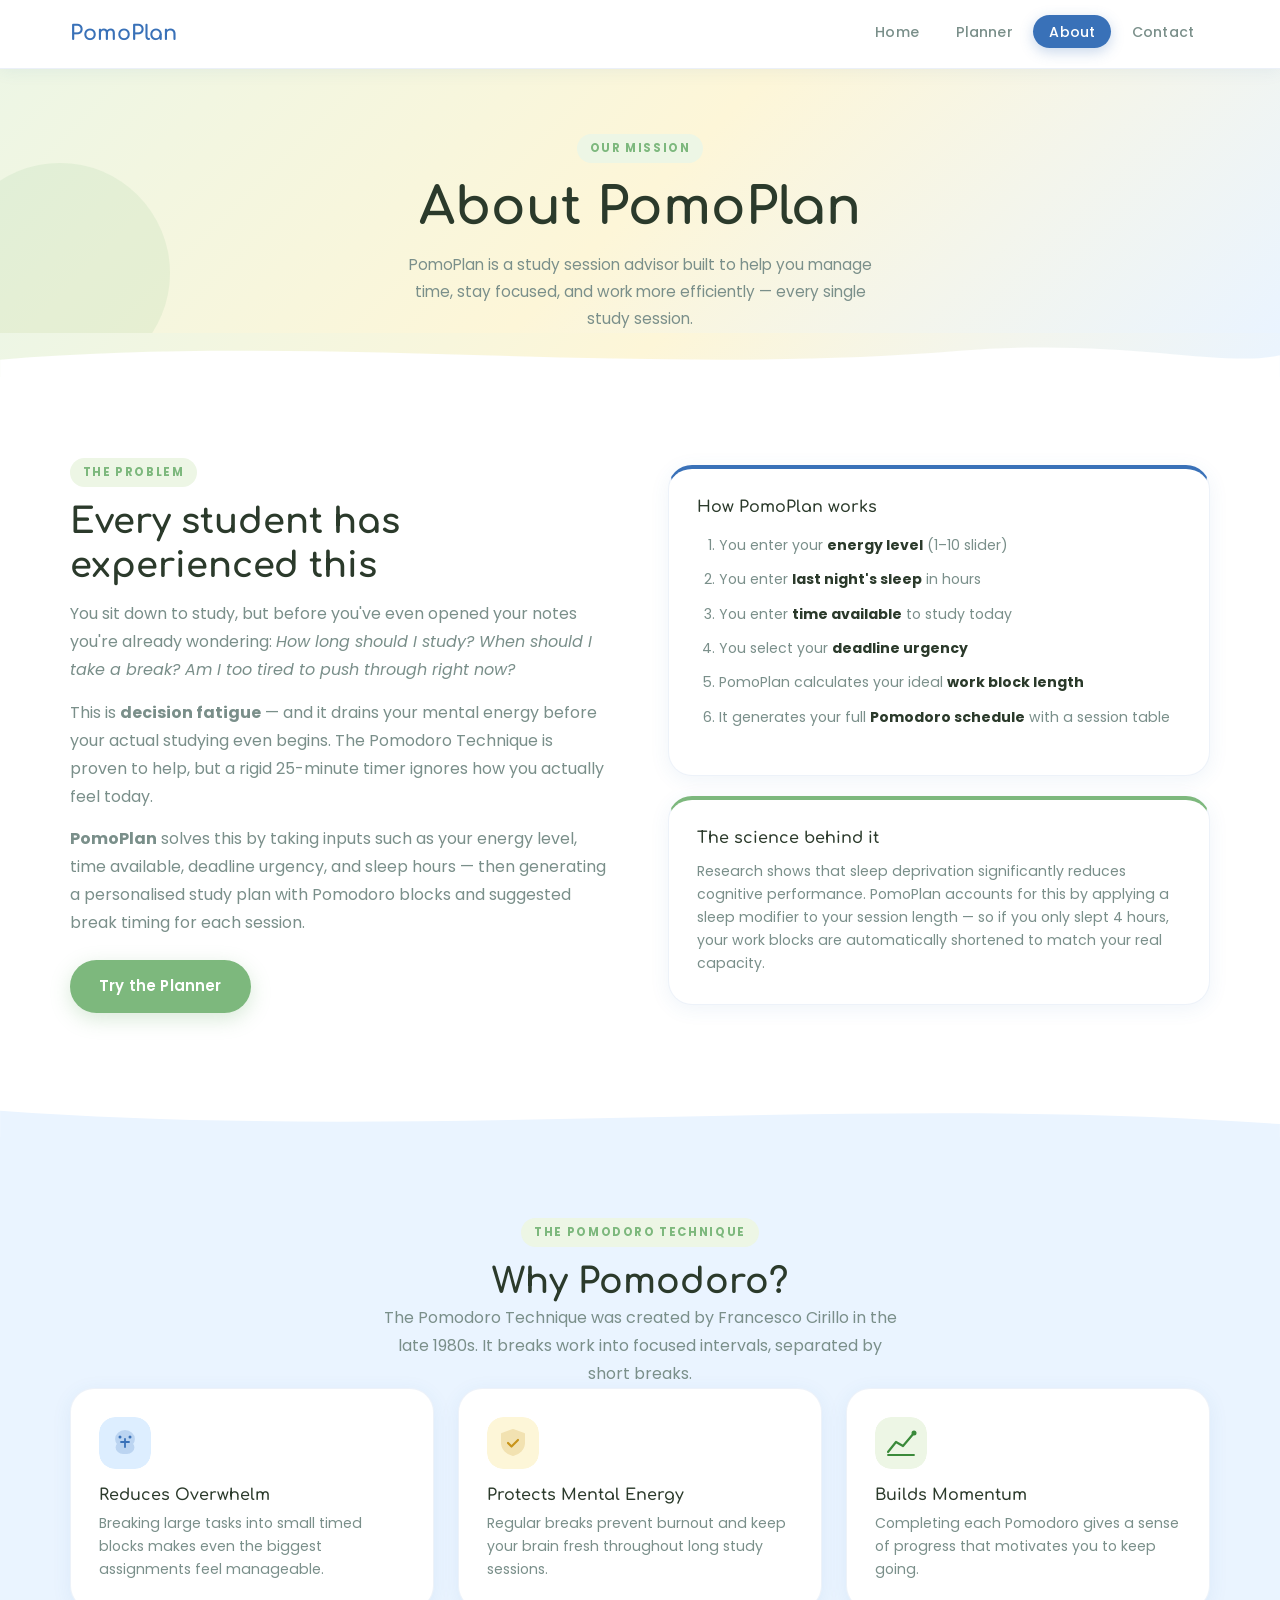
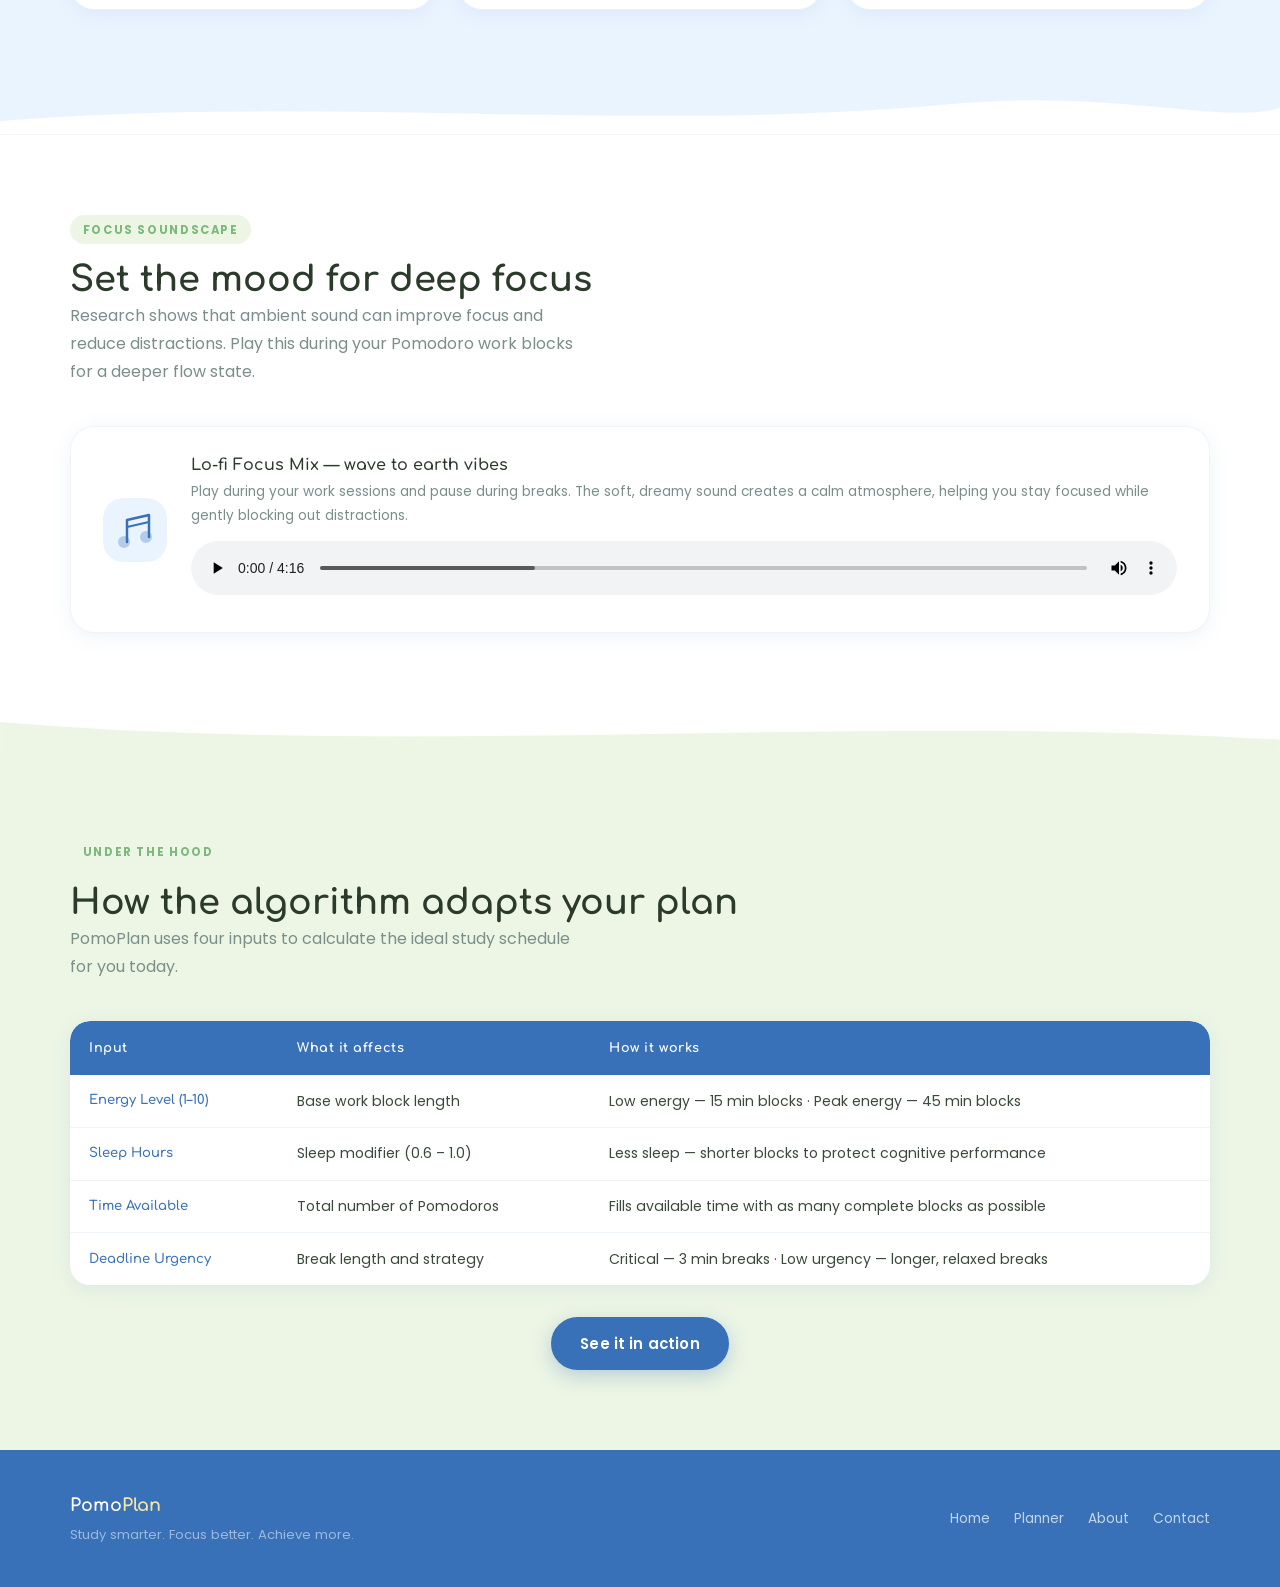
==== about.html @ e1926f0a "update" ====
<!DOCTYPE html>
<html lang="en">
<head>
  <meta charset="UTF-8" />
  <meta name="viewport" content="width=device-width, initial-scale=1.0" />
  <title>About - PomoPlan</title>
  <link rel="icon" type="image/png" href="assets/images/favicon.png">
  <link rel="stylesheet" href="style.css" />
</head>
<body>

  <!-- NAVIGATION -->
  <header>
  <nav class="site-nav">
    <div class="nav-inner">
      <a href="index.html" class="nav-logo">PomoPlan</a>
      <ul class="nav-links" id="navLinks">
        <li><a href="index.html">Home</a></li>
        <li><a href="planner.html">Planner</a></li>
        <li><a href="about.html" class="active">About</a></li>
        <li><a href="contact.html">Contact</a></li>
      </ul>
      <button class="hamburger" id="hamburger" aria-label="Toggle navigation menu">
        <span></span><span></span><span></span>
      </button>
    </div>
  </nav>
  </header>

  <main>

    <!-- PAGE HEADER -->
    <div class="page-header-hero-green">
      <div class="blob-decor"></div>
      <span class="eyebrow">Our Mission</span>
      <h1>About PomoPlan</h1>
      <p>
        PomoPlan is a study session advisor built to help you manage time, stay focused,
        and work more efficiently — every single study session.
      </p>
    </div>
    <div class="wave wave-green-header">
      <svg viewBox="0 0 1440 50" xmlns="http://www.w3.org/2000/svg">
        <path fill="#ffffff" d="M0,30 C360,0 720,50 1080,20 C1260,5 1380,40 1440,25 L1440,50 L0,50 Z" />
      </svg>
    </div>

    <!-- WHAT IS POMOPLAN -->
    <section class="section">
      <div class="section-inner">
        <div class="about-intro-grid">
          <article class="about-intro-text fu">
            <span class="eyebrow">The Problem</span>
            <h2>Every student has experienced this</h2>
            <p>
              You sit down to study, but before you've even opened your notes you're already
              wondering: <em>How long should I study? When should I take a break? Am I too
              tired to push through right now?</em>
            </p>
            <p>
              This is <strong>decision fatigue</strong> — and it drains your mental energy
              before your actual studying even begins. The Pomodoro Technique is proven to
              help, but a rigid 25-minute timer ignores how you actually feel today.
            </p>
            <p>
              <strong>PomoPlan</strong> solves this by taking inputs such as your energy
              level, time available, deadline urgency, and sleep hours — then generating
              a personalised study plan with Pomodoro blocks and suggested break timing
              for each session.
            </p>
            <a href="planner.html" class="btn btn-green">Try the Planner</a>
          </article>
          <div class="fu2">
            <div class="bubble-card how-it-works-card">
              <h3>How PomoPlan works</h3>
              <!-- Ordered list -->
              <ol class="how-it-works-list">
                <li>You enter your <strong>energy level</strong> (1–10 slider)</li>
                <li>You enter <strong>last night's sleep</strong> in hours</li>
                <li>You enter <strong>time available</strong> to study today</li>
                <li>You select your <strong>deadline urgency</strong></li>
                <li>PomoPlan calculates your ideal <strong>work block length</strong></li>
                <li>It generates your full <strong>Pomodoro schedule</strong> with a session table</li>
              </ol>
            </div>
            <div class="bubble-card science-card">
              <h3>The science behind it</h3>
              <p>
                Research shows that sleep deprivation significantly reduces cognitive performance.
                PomoPlan accounts for this by applying a sleep modifier to your session length —
                so if you only slept 4 hours, your work blocks are automatically shortened to
                match your real capacity.
              </p>
            </div>
          </div>
        </div>
      </div>
    </section>

    <div class="wave wave-white">
      <svg viewBox="0 0 1440 50" xmlns="http://www.w3.org/2000/svg">
        <path fill="#eaf4ff" d="M0,20 C480,55 960,0 1440,35 L1440,50 L0,50 Z" />
      </svg>
    </div>

    <!-- WHY POMODORO -->
    <section class="section bg-sky">
      <div class="section-inner">
        <div class="text-center">
          <span class="eyebrow">The Pomodoro Technique</span>
          <h2>Why Pomodoro?</h2>
          <p class="section-sub section-sub-center">
            The Pomodoro Technique was created by Francesco Cirillo in the late 1980s.
            It breaks work into focused intervals, separated by short breaks.
          </p>
        </div>
        <div class="card-grid">
          <div class="bubble-card fu">
            <div class="card-icon"><img src="assets/images/icons/brain.svg" alt="Brain icon"/></div>
            <h3>Reduces Overwhelm</h3>
            <p>Breaking large tasks into small timed blocks makes even the biggest assignments feel manageable.</p>
          </div>
          <div class="bubble-card fu2">
            <div class="card-icon"><img src="assets/images/icons/shield.svg" alt="Shield icon"/></div>
            <h3>Protects Mental Energy</h3>
            <p>Regular breaks prevent burnout and keep your brain fresh throughout long study sessions.</p>
          </div>
          <div class="bubble-card fu3">
            <div class="card-icon"><img src="assets/images/icons/momentum.svg" alt="Momentum icon"/></div>
            <h3>Builds Momentum</h3>
            <p>Completing each Pomodoro gives a sense of progress that motivates you to keep going.</p>
          </div>
        </div>
      </div>
    </section>

    <div class="wave bg-sky">
      <svg viewBox="0 0 1440 50" xmlns="http://www.w3.org/2000/svg">
        <path fill="#ffffff" d="M0,35 C360,5 720,50 1080,15 C1260,0 1380,40 1440,20 L1440,50 L0,50 Z" />
      </svg>
    </div>

    <!-- AUDIO (required) -->
    <section class="section">
      <div class="section-inner">
        <span class="eyebrow">Focus Soundscape</span>
        <h2>Set the mood for deep focus</h2>
        <p class="section-sub">
          Research shows that ambient sound can improve focus and reduce distractions.
          Play this during your Pomodoro work blocks for a deeper flow state.
        </p>
        <div class="audio-card">
          <div class="audio-icon"><img src="assets/images/icons/music.svg" alt="Music icon" style="width:64px;height:64px;"/></div>
          <div class="audio-info">
            <h4>Lo-fi Focus Mix — wave to earth vibes</h4>
            <p>
              Play during your work sessions and pause during breaks. The soft, dreamy sound creates a calm
              atmosphere, helping you stay focused while gently blocking out distractions.
            </p>
            <!-- Audio element required by guidelines -->
            <audio controls>
              <source src="assets/audios/wave to earth - seasons.mp3" type="audio/mpeg" />
              Your browser does not support the audio element.
            </audio>
          </div>
        </div>
      </div>
    </section>

    <div class="wave wave-white">
      <svg viewBox="0 0 1440 50" xmlns="http://www.w3.org/2000/svg">
        <path fill="#edf6e5" d="M0,10 C480,50 960,0 1440,30 L1440,50 L0,50 Z" />
      </svg>
    </div>

    <!-- ALGORITHM TABLE (required) -->
    <section class="section bg-green">
      <div class="section-inner">
        <span class="eyebrow">Under the Hood</span>
        <h2>How the algorithm adapts your plan</h2>
        <p class="section-sub">
          PomoPlan uses four inputs to calculate the ideal study schedule for you today.
        </p>
        <div class="table-wrap">
          <table>
            <thead>
              <tr>
                <th>Input</th>
                <th>What it affects</th>
                <th>How it works</th>
              </tr>
            </thead>
            <tbody>
              <tr>
                <td>Energy Level (1–10)</td>
                <td>Base work block length</td>
                <td>Low energy — 15 min blocks · Peak energy — 45 min blocks</td>
              </tr>
              <tr>
                <td>Sleep Hours</td>
                <td>Sleep modifier (0.6 – 1.0)</td>
                <td>Less sleep — shorter blocks to protect cognitive performance</td>
              </tr>
              <tr>
                <td>Time Available</td>
                <td>Total number of Pomodoros</td>
                <td>Fills available time with as many complete blocks as possible</td>
              </tr>
              <tr>
                <td>Deadline Urgency</td>
                <td>Break length and strategy</td>
                <td>Critical — 3 min breaks · Low urgency — longer, relaxed breaks</td>
              </tr>
            </tbody>
          </table>
        </div>
        <div class="text-center mt-2">
          <a href="planner.html" class="btn btn-primary">See it in action</a>
        </div>
      </div>
    </section>

  </main>

  <!-- FOOTER -->
  <footer class="site-footer">
    <div class="footer-inner">
      <div>
        <div class="footer-logo">Pomo<span>Plan</span></div>
        <div class="footer-tagline">Study smarter. Focus better. Achieve more.</div>
      </div>
      <nav class="footer-nav">
        <a href="index.html">Home</a>
        <a href="planner.html">Planner</a>
        <a href="about.html">About</a>
        <a href="contact.html">Contact</a>
      </nav>
    </div>
  </footer>

  <script src="script.js"></script>
</body>
</html>
---- style.css ----
/* =============================================
   PomoPlan — style.css
   Shared stylesheet for all pages
   ============================================= */

@import url('https://fonts.googleapis.com/css2?family=Comfortaa:wght@400;500;600;700&family=Poppins:ital,wght@0,300;0,400;0,500;0,600;0,700;1,400&display=swap');

/* ── Reset ── */
*,
*::before,
*::after {
  box-sizing: border-box;
  margin: 0;
  padding: 0;
}

html {
  scroll-behavior: smooth;
}

body {
  font-family: 'Poppins', sans-serif;
  font-size: 1rem;
  line-height: 1.75;
  color: #3a4a3a;
  background: #ffffff;
  min-height: 100vh;
  display: flex;
  flex-direction: column;
}

/* ── Typography ── */
h1, h2, h3, h4 {
  font-family: 'Comfortaa', cursive;
  line-height: 1.25;
  color: #2b3a2b;
}

h1 {
  font-size: clamp(2rem, 5vw, 3.2rem);
  font-weight: 700;
}

h2 {
  font-size: clamp(1.5rem, 3vw, 2.2rem);
  font-weight: 700;
}

h3 {
  font-size: 1.2rem;
  font-weight: 600;
}

h4 {
  font-size: 1rem;
  font-weight: 600;
}

p {
  margin-bottom: 0.9rem;
}

p:last-child {
  margin-bottom: 0;
}

/* ── Links ── */
a {
  color: #3971b8;
  text-decoration: none;
  transition: color 0.28s cubic-bezier(0.4, 0, 0.2, 1);
}

a:hover {
  color: #6fa3e0;
  text-decoration: underline;
}

a:visited {
  color: #2d58a0;
}

a:active {
  color: #e05c5c;
}

/* ── Lists ── */
ul,
ol {
  padding-left: 1.4rem;
  margin-bottom: 0.9rem;
}

li {
  margin-bottom: 0.3rem;
}

/* ── Images ── */
img {
  max-width: 100%;
  height: auto;
}

/* ── Main content wrapper ── */
main {
  flex: 1;
}

/* ── NAVIGATION ── */
.site-nav {
  background: rgba(255, 255, 255, 0.94);
  backdrop-filter: blur(14px);
  padding: 0 2rem;
  position: sticky;
  top: 0;
  z-index: 200;
  border-bottom: 1.5px solid rgba(57, 113, 184, 0.10);
  box-shadow: 0 2px 16px rgba(57, 113, 184, 0.08);
}

.nav-inner {
  max-width: 1140px;
  margin: 0 auto;
  display: flex;
  align-items: center;
  justify-content: space-between;
  height: 68px;
}

.nav-logo {
  font-family: 'Comfortaa', cursive;
  font-size: 1.3rem;
  font-weight: 700;
  color: #3971b8;
  text-decoration: none;
  display: flex;
  align-items: center;
  gap: 0.4rem;
}

.nav-logo span {
  color: #7db87d;
}

.nav-links {
  list-style: none;
  padding: 0;
  margin: 0;
  display: flex;
  gap: 0.3rem;
}

.nav-links a {
  font-family: 'Poppins', sans-serif;
  font-size: 0.88rem;
  font-weight: 500;
  color: #7a8f8a;
  padding: 0.42rem 1rem;
  border-radius: 50px;
  transition: all 0.28s cubic-bezier(0.4, 0, 0.2, 1);
  text-decoration: none;
  letter-spacing: 0.01em;
}

.nav-links a:hover {
  color: #3971b8;
  background: #ddeeff;
  text-decoration: none;
}

.nav-links a:visited {
  color: #7a8f8a;
}

.nav-links a.active {
  color: #ffffff;
  background: #3971b8;
  box-shadow: 0 4px 14px rgba(57, 113, 184, 0.28);
}

.hamburger {
  display: none;
  flex-direction: column;
  gap: 5px;
  background: none;
  border: none;
  cursor: pointer;
  padding: 4px;
}

.hamburger span {
  display: block;
  width: 22px;
  height: 2.5px;
  background: #3971b8;
  border-radius: 4px;
  transition: all 0.28s cubic-bezier(0.4, 0, 0.2, 1);
}

/* ── WAVE DIVIDERS ── */
.wave {
  display: block;
  width: 100%;
  overflow: hidden;
  line-height: 0;
}

.wave svg {
  display: block;
}

/* ── BUTTONS ── */
.btn {
  display: inline-flex;
  align-items: center;
  gap: 0.5rem;
  padding: 0.72rem 1.7rem;
  border-radius: 50px;
  font-family: 'Poppins', sans-serif;
  font-weight: 600;
  font-size: 0.93rem;
  cursor: pointer;
  transition: all 0.28s cubic-bezier(0.4, 0, 0.2, 1);
  border: 2px solid transparent;
  text-decoration: none;
  letter-spacing: 0.01em;
}

.btn-primary {
  background: #3971b8;
  color: #ffffff;
  box-shadow: 0 6px 20px rgba(57, 113, 184, 0.30);
}

.btn-primary:hover {
  background: #2d5fa0;
  transform: translateY(-3px);
  box-shadow: 0 10px 28px rgba(57, 113, 184, 0.38);
  color: #ffffff;
}

.btn-green {
  background: #7db87d;
  color: #ffffff;
  box-shadow: 0 6px 20px rgba(125, 184, 125, 0.30);
}

.btn-green:hover {
  background: #5fa05f;
  transform: translateY(-3px);
  color: #ffffff;
}

.btn-outline {
  background: #ffffff;
  color: #3971b8;
  border-color: rgba(57, 113, 184, 0.30);
}

.btn-outline:hover {
  border-color: #3971b8;
  background: #ddeeff;
  transform: translateY(-3px);
}

/* ── SECTIONS ── */
.section {
  padding: 5rem 2rem;
 
}

.section-inner {
  max-width: 1140px;
  margin: 0 auto;
}

.eyebrow {
  display: inline-block;
  font-family: 'Poppins', sans-serif;
  font-size: 0.72rem;
  font-weight: 700;
  letter-spacing: 0.14em;
  text-transform: uppercase;
  color: #7db87d;
  background: #edf6e5;
  padding: 0.28rem 0.8rem;
  border-radius: 50px;
  margin-bottom: 0.85rem;
}

.section-sub {
  color: #7a8f8a;
  max-width: 52ch;
  margin-bottom: 2.5rem;
}

.bg-sky {
  background: #eaf4ff;
}

.bg-green {
  background: #edf6e5;
}

.bg-vanilla {
  background: #fdf6d8;
}

.text-center {
  text-align: center;
}

.mt-2 {
  margin-top: 2rem;
}

/* ── FEATURE CARDS ── */
.card-grid {
  display: grid;
  grid-template-columns: repeat(auto-fit, minmax(240px, 1fr));
  gap: 1.5rem;
 
}

.bubble-card {
  background: #ffffff;
  border: 1.5px solid rgba(57, 113, 184, 0.09);
  border-radius: 24px;
  padding: 1.75rem;
  box-shadow: 0 4px 20px rgba(57, 113, 184, 0.08);
  transition: transform 0.28s cubic-bezier(0.4, 0, 0.2, 1), box-shadow 0.28s cubic-bezier(0.4, 0, 0.2, 1);
}

.bubble-card:hover {
  transform: translateY(-6px);
  box-shadow: 0 14px 40px rgba(57, 113, 184, 0.14);
}

.bubble-card h3 {
  margin-bottom: 0.4rem;
  font-size: 1rem;
}

.bubble-card p {
  color: #7a8f8a;
  font-size: 0.88rem;
  margin: 0;
  line-height: 1.65;
}

/* ── WHAT YOU GET CARD ── */
.what-you-get-card {
  border-left: 4px solid #3971b8;
}

.what-you-get-card h3 {
  margin-bottom: 0.9rem;
}

.what-you-get-list {
  list-style: none;
  padding: 0;
  margin: 0;
  color: #7a8f8a;
  font-size: 0.92rem;
  line-height: 1.9;
}

.what-you-get-list li {
  display: flex;
  align-items: center;
  gap: 0.75rem;
  margin-bottom: 0.5rem;
  padding: 0.45rem 0.75rem;
  border-radius: 10px;
  transition: background 0.2s ease;
}

.what-you-get-list li:hover {
  background: #f0f7ff;
}

.what-you-get-list li::before {
  content: '';
  display: inline-block;
  width: 8px;
  height: 8px;
  min-width: 8px;
  background-color: #3971b8;
  border-radius: 50%;
  box-shadow: 0 0 0 3px rgba(57, 113, 184, 0.18);
}

/* ── CARD ICONS ── */
.card-icon {
  width: 52px;
  height: 52px;
  border-radius: 16px;
  display: flex;
  align-items: center;
  justify-content: center;
  margin-bottom: 1rem;
  overflow: hidden;
}

.card-icon img {
  width: 52px;
  height: 52px;
  border-radius: 16px;
  display: block;
}

.icon-b {
  background: #ddeeff;
}

.icon-g {
  background: #edf6e5;
}

.icon-v {
  background: #fdf6d8;
}

/* ── STEPS ── */
.steps {
  display: grid;
  grid-template-columns: repeat(auto-fit, minmax(190px, 1fr));
  gap: 2rem;
  margin-bottom: 2.5rem;
}

.step {
  text-align: center;
}

.step-num {
  width: 62px;
  height: 62px;
  border-radius: 50%;
  background: #3971b8;
  color: #ffffff;
  font-family: 'Comfortaa', cursive;
  font-size: 1.5rem;
  font-weight: 700;
  display: flex;
  align-items: center;
  justify-content: center;
  margin: 0 auto 1rem;
  box-shadow: 0 6px 20px rgba(57, 113, 184, 0.25);
}

.step h4 {
  margin-bottom: 0.35rem;
}

.step p {
  color: #7a8f8a;
  font-size: 0.87rem;
}

/* ── QUICK START CARD ── */
.quickstart-card {
  max-width: 640px;
  margin: 0 auto;
}

.quickstart-card h3 {
  margin-bottom: 0.85rem;
}

.quickstart-list {
  color: #7a8f8a;
  line-height: 2.1;
  font-size: 0.92rem;
}

.quickstart-list strong {
  color: #3971b8;
}

/* ── TABLE ── */
.table-wrap {
  overflow-x: auto;
  border-radius: 20px;
  box-shadow: 0 4px 20px rgba(57, 113, 184, 0.10);
}

table {
  width: 100%;
  border-collapse: collapse;
  background: #ffffff;
  font-size: 0.88rem;
}

thead tr {
  background: #3971b8;
}

thead th {
  padding: 1rem 1.2rem;
  text-align: left;
  font-family: 'Comfortaa', cursive;
  font-weight: 700;
  font-size: 0.8rem;
  color: #ffffff;
  letter-spacing: 0.04em;
}

thead th:first-child {
  border-radius: 20px 0 0 0;
}

thead th:last-child {
  border-radius: 0 20px 0 0;
}

tbody tr {
  border-bottom: 1px solid rgba(57, 113, 184, 0.08);
  transition: background 0.28s cubic-bezier(0.4, 0, 0.2, 1);
}

tbody tr:last-child {
  border-bottom: none;
}

tbody tr:hover {
  background: #eaf4ff;
}

td {
  padding: 0.85rem 1.2rem;
  color: #3a4a3a;
  white-space: nowrap;
}

td:first-child {
  font-family: 'Comfortaa', cursive;
  font-size: 0.82rem;
  font-weight: 600;
  color: #3971b8;
}

/* ── FORMS ── */
.form-bubble {
  background: #ffffff;
  border: 1.5px solid rgba(57, 113, 184, 0.10);
  border-radius: 28px;
  padding: 2.5rem;
  box-shadow: 0 6px 32px rgba(57, 113, 184, 0.10);
}

.form-bubble h2 {
  margin-bottom: 0.3rem;
}

.form-sub {
  color: #7a8f8a;
  margin-bottom: 2rem;
  font-size: 0.9rem;
}

fieldset {
  border: 1.5px solid rgba(57, 113, 184, 0.15);
  border-radius: 18px;
  padding: 1.2rem 1.4rem 1.5rem;
  margin-bottom: 1.4rem;
  background: #eaf4ff;
}

fieldset.fs-green {
  background: #edf6e5;
  border-color: rgba(125, 184, 125, 0.25);
}

fieldset.fs-vanilla {
  background: #fdf6d8;
  border-color: rgba(200, 180, 50, 0.20);
}

legend {
  font-family: 'Comfortaa', cursive;
  font-weight: 700;
  font-size: 0.78rem;
  letter-spacing: 0.08em;
  text-transform: uppercase;
  color: #3971b8;
  padding: 0 0.5rem;
  background: #ffffff;
  border-radius: 8px;
}

.form-group {
  margin-bottom: 1.1rem;
}

.form-group:last-child {
  margin-bottom: 0;
}

label {
  display: block;
  font-size: 0.82rem;
  font-family: 'Poppins', sans-serif;
  font-weight: 600;
  color: #2b3a2b;
  margin-bottom: 0.38rem;
}

label .hint {
  font-weight: 400;
  color: #7a8f8a;
  font-style: italic;
  margin-left: 0.3rem;
}

input[type="number"],
input[type="text"],
input[type="email"],
input[type="tel"],
select,
textarea {
  width: 100%;
  padding: 0.65rem 1rem;
  border: 1.5px solid rgba(57, 113, 184, 0.18);
  border-radius: 50px;
  font-family: 'Poppins', sans-serif;
  font-size: 0.9rem;
  color: #3a4a3a;
  background: #ffffff;
  transition: border-color 0.28s cubic-bezier(0.4, 0, 0.2, 1), box-shadow 0.28s cubic-bezier(0.4, 0, 0.2, 1);
  outline: none;
}

textarea {
  border-radius: 16px;
  resize: vertical;
  min-height: 90px;
}

input:focus,
select:focus,
textarea:focus {
  border-color: #3971b8;
  box-shadow: 0 0 0 4px rgba(57, 113, 184, 0.12);
}

input[type="range"] {
  width: 100%;
  accent-color: #3971b8;
  cursor: pointer;
  height: 6px;
  border: none;
  background: none;
  padding: 0;
  border-radius: 0;
}

.range-row {
  display: flex;
  justify-content: space-between;
  font-size: 0.72rem;
  color: #7a8f8a;
  margin-top: 0.2rem;
}

.range-pill {
  display: inline-block;
  background: #3971b8;
  color: #ffffff;
  font-family: 'Comfortaa', cursive;
  font-size: 0.75rem;
  padding: 0.12rem 0.6rem;
  border-radius: 50px;
  margin-left: 0.4rem;
}

select {
  cursor: pointer;
  appearance: none;
  background-image: url("data:image/svg+xml,%3Csvg xmlns='http://www.w3.org/2000/svg' width='12' height='8' viewBox='0 0 12 8'%3E%3Cpath d='M1 1l5 5 5-5' stroke='%233971b8' stroke-width='2' fill='none' stroke-linecap='round' stroke-linejoin='round'/%3E%3C/svg%3E");
  background-repeat: no-repeat;
  background-position: right 1rem center;
  padding-right: 2.6rem;
}

input[type="checkbox"] {
  width: auto;
  accent-color: #3971b8;
}

.checkbox-label {
  display: flex;
  align-items: center;
  gap: 0.6rem;
  cursor: pointer;
  font-weight: 400;
  font-size: 0.85rem;
}

.required-star {
  color: #e05c5c;
}

.btn-submit-full {
  width: 100%;
  font-size: 1rem;
  padding: 0.9rem;
  justify-content: center;
}

/* ── PLANNER SECTION OVERRIDE ── */
.planner-section-inner {
  max-width: 1300px;
  margin: 0 auto;
  padding: 0 2rem;
}

/* ── PLANNER GRID ── */
.planner-grid {
  display: grid;
  grid-template-columns: 1fr 1fr;
  gap: 2.5rem;
  align-items: start;
}
/* ── RESULTS PANEL ── */
.results-panel {
  background: linear-gradient(135deg, #3971b8 0%, #2d5fa0 100%);
  border-radius: 28px;
  padding: 3rem;
  color: #ffffff;
  box-shadow: 0 10px 44px rgba(57, 113, 184, 0.25);
  min-height: 290px;
}

.results-panel h3 {
  color: #f6e6a5;
  margin-bottom: 1.5rem;
  font-size: 1.1rem;
}

.results-empty {
  display: flex;
  flex-direction: column;
  align-items: center;
  justify-content: center;
  min-height: 260px;
  text-align: center;
  opacity: 0.65;
}

.results-empty .emoji {
  font-size: 3.5rem;
  margin-bottom: 1rem;
  animation: bounce 2s ease-in-out infinite;
}

.results-empty p {
  font-size: 0.88rem;
  color: rgba(255, 255, 255, 0.85);
}

.r-block {
  margin-bottom: 1.5rem;
}

.r-block:last-child {
  margin-bottom: 0;
}

.r-label {
  font-family: 'Poppins', sans-serif;
  font-size: 0.68rem;
  font-weight: 700;
  letter-spacing: 0.14em;
  text-transform: uppercase;
  color: #f6e6a5;
  margin-bottom: 0.4rem;
}

.r-block p {
  color: rgba(255, 255, 255, 0.9);
  font-size: 0.88rem;
  margin: 0;
}

.chips {
  display: flex;
  flex-wrap: wrap;
  gap: 0.45rem;
  margin-top: 0.5rem;
}

.chip {
  display: inline-flex;
  align-items: center;
  gap: 0.3rem;
  padding: 0.28rem 0.75rem;
  border-radius: 50px;
  font-family: 'Poppins', sans-serif;
  font-size: 0.73rem;
  font-weight: 500;
}

.chip-w {
  background: rgba(246, 230, 165, 0.20);
  border: 1px solid rgba(246, 230, 165, 0.40);
  color: #f6e6a5;
}

.chip-b {
  background: rgba(125, 184, 125, 0.20);
  border: 1px solid rgba(200, 214, 155, 0.40);
  color: #c8d69b;
}

.schedule-heading {
  margin-bottom: 0.9rem;
  font-family: 'Comfortaa', cursive;
  color: #2b3a2b;
}

/* ── BADGES ── */
.badge {
  display: inline-block;
  padding: 0.2rem 0.65rem;
  border-radius: 50px;
  font-size: 0.72rem;
  font-weight: 600;
}

.b-green {
  background: #edf6e5;
  color: #3a7a3a;
  border: 1px solid rgba(125, 184, 125, 0.30);
}

.b-amber {
  background: #fdf6d8;
  color: #8a6a00;
  border: 1px solid rgba(200, 180, 50, 0.30);
}

.b-red {
  background: rgba(224, 92, 92, 0.15);
  color: #c03030;
  border: 1px solid rgba(224, 92, 92, 0.25);
}

/* ── HERO ── */
.hero {
  background: linear-gradient(135deg, #eaf4ff 0%, #fdf6d8 55%, #edf6e5 100%);
  padding: 5.5rem 2rem 3rem;
  position: relative;
  overflow: hidden;
}

.hero-blob-1 {
  position: absolute;
  top: -80px;
  right: -60px;
  width: 420px;
  height: 420px;
  background: rgba(57, 113, 184, 0.10);
  border-radius: 60% 40% 70% 30% / 40% 60% 40% 60%;
  animation: blob1 8s ease-in-out infinite;
}

.hero-blob-2 {
  position: absolute;
  bottom: -60px;
  left: -40px;
  width: 300px;
  height: 300px;
  background: rgba(125, 184, 125, 0.12);
  border-radius: 40% 60% 30% 70% / 60% 30% 70% 40%;
  animation: blob2 10s ease-in-out infinite;
}

.hero-inner {
  max-width: 1140px;
  margin: 0 auto;
  position: relative;
  z-index: 1;
  display: grid;
  grid-template-columns: 1fr 1fr;
  gap: 4rem;
  align-items: center;
}

.hero-badge {
  display: inline-flex;
  align-items: center;
  gap: 0.45rem;
  background: #ffffff;
  color: #3971b8;
  border: 1.5px solid rgba(57, 113, 184, 0.20);
  font-family: 'Poppins', sans-serif;
  font-size: 0.75rem;
  font-weight: 600;
  letter-spacing: 0.06em;
  text-transform: uppercase;
  padding: 0.35rem 0.9rem;
  border-radius: 50px;
  margin-bottom: 1.4rem;
  box-shadow: 0 2px 10px rgba(57, 113, 184, 0.10);
}

.hero h1 {
  margin-bottom: 1rem;
}

.hero h1 em {
  color: #3971b8;
  font-style: normal;
}

.hero-sub {
  font-size: 1.05rem;
  color: #7a8f8a;
  margin-bottom: 2rem;
}

.hero-actions {
  display: flex;
  gap: 0.85rem;
  flex-wrap: wrap;
}

.hero-img {
  margin-top:-30px;
  margin-right: 5px;
  /* border-radius: 24px; */
  overflow: hidden;
  /* box-shadow: 0 12px 48px rgba(57, 113, 184, 0.18);
  border: 3px solid rgba(255, 255, 255, 0.80); */
  /* margin-left: 3rem; */
}

.hero-img img {
  width: 100%;
  object-fit: cover;
  display: block;
  transform: scaleX(-1);
}

/* ── ABOUT TWO-COLUMN LAYOUT ── */
.about-intro-grid {
  display: grid;
  grid-template-columns: 1fr 1fr;
  gap: 3.5rem;
  align-items: center;
}

.about-intro-text p {
  color: #7a8f8a;
  margin-top: 0.75rem;
}

.about-intro-text .btn {
  margin-top: 0.5rem;
}

.how-it-works-card {
  border-top: 4px solid #3971b8;
  margin-bottom: 1.25rem;
}

.how-it-works-card h3 {
  margin-bottom: 0.85rem;
}

.how-it-works-list {
  color: #7a8f8a;
  line-height: 2.1;
  font-size: 0.88rem;
}

.how-it-works-list strong {
  color: #2b3a2b;
}

.science-card {
  border-top: 4px solid #7db87d;
}

.science-card h3 {
  margin-bottom: 0.75rem;
}

.science-card p {
  color: #7a8f8a;
  font-size: 0.88rem;
  margin: 0;
}

/* ── PAGE HEADERS ── */
.page-header-hero-green {
  background: linear-gradient(135deg, #edf6e5, #fdf6d8, #eaf4ff);
  padding: 4rem 2rem 0;
  text-align: center;
  position: relative;
  overflow: hidden;
}

.page-header-hero-green .blob-decor {
  position: absolute;
  bottom: -50px;
  left: -50px;
  width: 220px;
  height: 220px;
  background: rgba(125, 184, 125, 0.12);
  border-radius: 50%;
  pointer-events: none;
}

.page-header-hero-green h1 {
  margin-bottom: 0.75rem;
}

.page-header-hero-green p {
  color: #7a8f8a;
  max-width: 54ch;
  margin: 0 auto;
  font-size: 0.96rem;
}

.wave-green-header {
  background: linear-gradient(135deg, #edf6e5, #fdf6d8, #eaf4ff);
}

.page-header-hero-vanilla {
  background: linear-gradient(135deg, #fdf6d8, #eaf4ff);
  padding: 3.5rem 2rem 0;
  text-align: center;
  position: relative;
  overflow: hidden;
}

.page-header-hero-vanilla .blob-decor {
  position: absolute;
  top: -40px;
  right: -40px;
  width: 200px;
  height: 200px;
  background: rgba(57, 113, 184, 0.07);
  border-radius: 50%;
  pointer-events: none;
}

.page-header-hero-vanilla h1 {
  margin-bottom: 0.6rem;
}

.page-header-hero-vanilla p {
  color: #7a8f8a;
  max-width: 46ch;
  margin: 0 auto;
  font-size: 0.95rem;
}

.wave-vanilla-header {
  background: linear-gradient(135deg, #fdf6d8, #eaf4ff);
}

.page-header-hero-blue {
  background: linear-gradient(135deg, #eaf4ff, #edf6e5);
  padding: 3.5rem 2rem 0;
  text-align: center;
  position: relative;
  overflow: hidden;
}

.page-header-hero-blue .blob-decor {
  position: absolute;
  top: -50px;
  right: -50px;
  width: 220px;
  height: 220px;
  background: rgba(57, 113, 184, 0.08);
  border-radius: 50%;
  pointer-events: none;
}

.page-header-hero-blue h1 {
  margin-bottom: 0.6rem;
}

.page-header-hero-blue p {
  color: #7a8f8a;
  max-width: 50ch;
  margin: 0 auto;
  font-size: 0.96rem;
}

.wave-blue-header {
  background: linear-gradient(135deg, #eaf4ff, #edf6e5);
}

/* ── AUDIO CARD ── */
.audio-card {
  background: #ffffff;
  border-radius: 24px;
  padding: 1.75rem 2rem;
  box-shadow: 0 4px 20px rgba(57, 113, 184, 0.08);
  border: 1.5px solid rgba(57, 113, 184, 0.08);
  display: flex;
  gap: 1.5rem;
  align-items: center;
  flex-wrap: wrap;
}

.audio-icon {
  font-size: 3rem;
  flex-shrink: 0;
  display: flex;
  align-items: center;
  justify-content: center;
}

.audio-icon img {
  width: 64px;
  height: 64px;
  border-radius: 20px;
  display: block;
}

.audio-info {
  flex: 1;
  min-width: 200px;
}

.audio-info h4 {
  margin-bottom: 0.3rem;
}

.audio-info p {
  color: #7a8f8a;
  font-size: 0.85rem;
  margin-bottom: 0.85rem;
}

audio {
  width: 100%;
  border-radius: 50px;
}

/* ── CONTACT ── */
.contact-grid {
  display: grid;
  grid-template-columns: 1fr 1.6fr;
  gap: 2rem;
  align-items: start;
}

.contact-side h2 {
  margin-bottom: 0.85rem;
}

.contact-side p {
  color: #7a8f8a;
}

.info-rows {
  margin-top: 1.75rem;
}

.info-row {
  display: flex;
  gap: 0.9rem;
  align-items: flex-start;
  margin-bottom: 1.1rem;
}

.info-icon {
  width: 40px;
  height: 40px;
  border-radius: 14px;
  background: #ddeeff;
  display: flex;
  align-items: center;
  justify-content: center;
  font-size: 1.1rem;
  flex-shrink: 0;
  overflow: hidden;
  padding: 0;
}

.info-icon img {
  width: 40px;
  height: 40px;
  border-radius: 14px;
  display: block;
}

.info-row strong {
  display: block;
  font-size: 0.88rem;
  color: #2b3a2b;
}

.info-row span {
  font-size: 0.83rem;
  color: #7a8f8a;
}

.faq-section {
  margin-top: 2rem;
}

.faq-section h3 {
  margin-bottom: 1rem;
}

.faq-item {
  padding: 0.7rem 0;
  border-bottom: 1px dashed rgba(57, 113, 184, 0.15);
}

.faq-item:last-child {
  border-bottom: none;
}

.faq-item strong {
  font-size: 0.88rem;
  color: #2b3a2b;
  display: block;
  margin-bottom: 0.15rem;
}

.faq-item span {
  font-size: 0.83rem;
  color: #7a8f8a;
}

/* ── SUCCESS BANNER ── */
.success-msg {
  display: none;
  margin-top: 1rem;
  padding: 1rem 1.25rem;
  background: #edf6e5;
  border: 1.5px solid rgba(125, 184, 125, 0.35);
  border-radius: 14px;
  color: #3a7a3a;
  font-family: 'Comfortaa', cursive;
  font-weight: 700;
  text-align: center;
  font-size: 0.92rem;
}

/* ── CTA SECTION ── */
.cta-description {
  color: #7a8f8a;
  max-width: 46ch;
  margin: 0 auto 1.75rem;
}

/* ── FOOTER ── */
.site-footer {
  background: #3971b8;
  color: rgba(255, 255, 255, 0.75);
  padding: 2.5rem 2rem;
  margin-top: auto;
}

.footer-inner {
  max-width: 1140px;
  margin: 0 auto;
  display: flex;
  justify-content: space-between;
  align-items: center;
  flex-wrap: wrap;
  gap: 1.25rem;
}

.footer-logo {
  font-family: 'Comfortaa', cursive;
  color: #ffffff;
  font-weight: 700;
  font-size: 1.1rem;
}

.footer-logo span {
  color: #f6e6a5;
}

.footer-tagline {
  font-size: 0.82rem;
  margin-top: 0.2rem;
  color: rgba(255, 255, 255, 0.50);
}

.footer-nav {
  display: flex;
  gap: 1.5rem;
}

.footer-nav a {
  color: rgba(255, 255, 255, 0.70);
  font-size: 0.85rem;
  transition: color 0.28s cubic-bezier(0.4, 0, 0.2, 1);
}

.footer-nav a:hover {
  color: #f6e6a5;
  text-decoration: none;
}

/* ── ANIMATIONS ── */
@keyframes fadeUp {
  from {
    opacity: 0;
    transform: translateY(22px);
  }
  to {
    opacity: 1;
    transform: translateY(0);
  }
}

@keyframes bounce {
  0%, 100% {
    transform: translateY(0);
  }
  50% {
    transform: translateY(-10px);
  }
}

@keyframes blob1 {
  0%, 100% {
    transform: translate(0, 0) rotate(0deg);
  }
  50% {
    transform: translate(-20px, 20px) rotate(5deg);
  }
}

@keyframes blob2 {
  0%, 100% {
    transform: translate(0, 0) rotate(0deg);
  }
  50% {
    transform: translate(15px, -15px) rotate(-4deg);
  }
}

.fu {
  animation: fadeUp 0.5s ease both;
}

.fu2 {
  animation: fadeUp 0.55s 0.1s ease both;
}

.fu3 {
  animation: fadeUp 0.55s 0.18s ease both;
}

/* ── RESPONSIVE — Tablet 960px ── */
@media (max-width: 960px) {
  .hero-inner,
  .planner-grid,
  .about-intro-grid {
    grid-template-columns: 1fr;
  }
  .planner-section-inner {
    padding: 0 1.25rem;
  }
}

/* ── Contact grid collapses later (720px) ── */
@media (max-width: 720px) {
  .contact-grid {
    grid-template-columns: 1fr;
  }
}

/* ── RESPONSIVE — Mobile 620px ── */
@media (max-width: 620px) {
  .site-nav {
    padding: 0 1rem;
  }

  .nav-links {
    display: none;
    position: absolute;
    top: 68px;
    left: 0;
    right: 0;
    background: rgba(255, 255, 255, 0.97);
    flex-direction: column;
    padding: 0.75rem 1rem;
    gap: 0.2rem;
    box-shadow: 0 8px 30px rgba(57, 113, 184, 0.15);
    border-bottom: 1.5px solid rgba(57, 113, 184, 0.10);
  }

  .nav-links.open {
    display: flex;
  }

  .nav-links a {
    border-radius: 14px;
    padding: 0.65rem 1rem;
  }

  .hamburger {
    display: flex;
  }

  .section {
    padding: 3.5rem 1.25rem;
  }

  .form-bubble,
  .results-panel {
    padding: 1.5rem;
  }

  .hero {
    padding: 4rem 1.25rem 2.5rem;
  }

  .footer-inner {
    flex-direction: column;
    text-align: center;
  }

  .audio-card {
    flex-direction: column;
    text-align: center;
  }

  h1 {
    font-size: 1.8rem;
  }
}

/* ── WAVE BACKGROUND COLORS ── */
.wave-hero {
  background: linear-gradient(135deg, #eaf4ff, #fdf6d8, #edf6e5);
}

.wave-white {
  background: #ffffff;
}

.wave-sky {
  background: #eaf4ff;
}

.wave-green-section {
  background: #edf6e5;
}

.wave-vanilla-section {
  background: #fdf6d8;
}

.section-sub-center {
  margin: 0 auto 2.75rem;
}

.schedule-wrap-hidden {
  display: none;
  margin-top: 1.75rem;
}

.results-content-hidden {
  display: none;
}
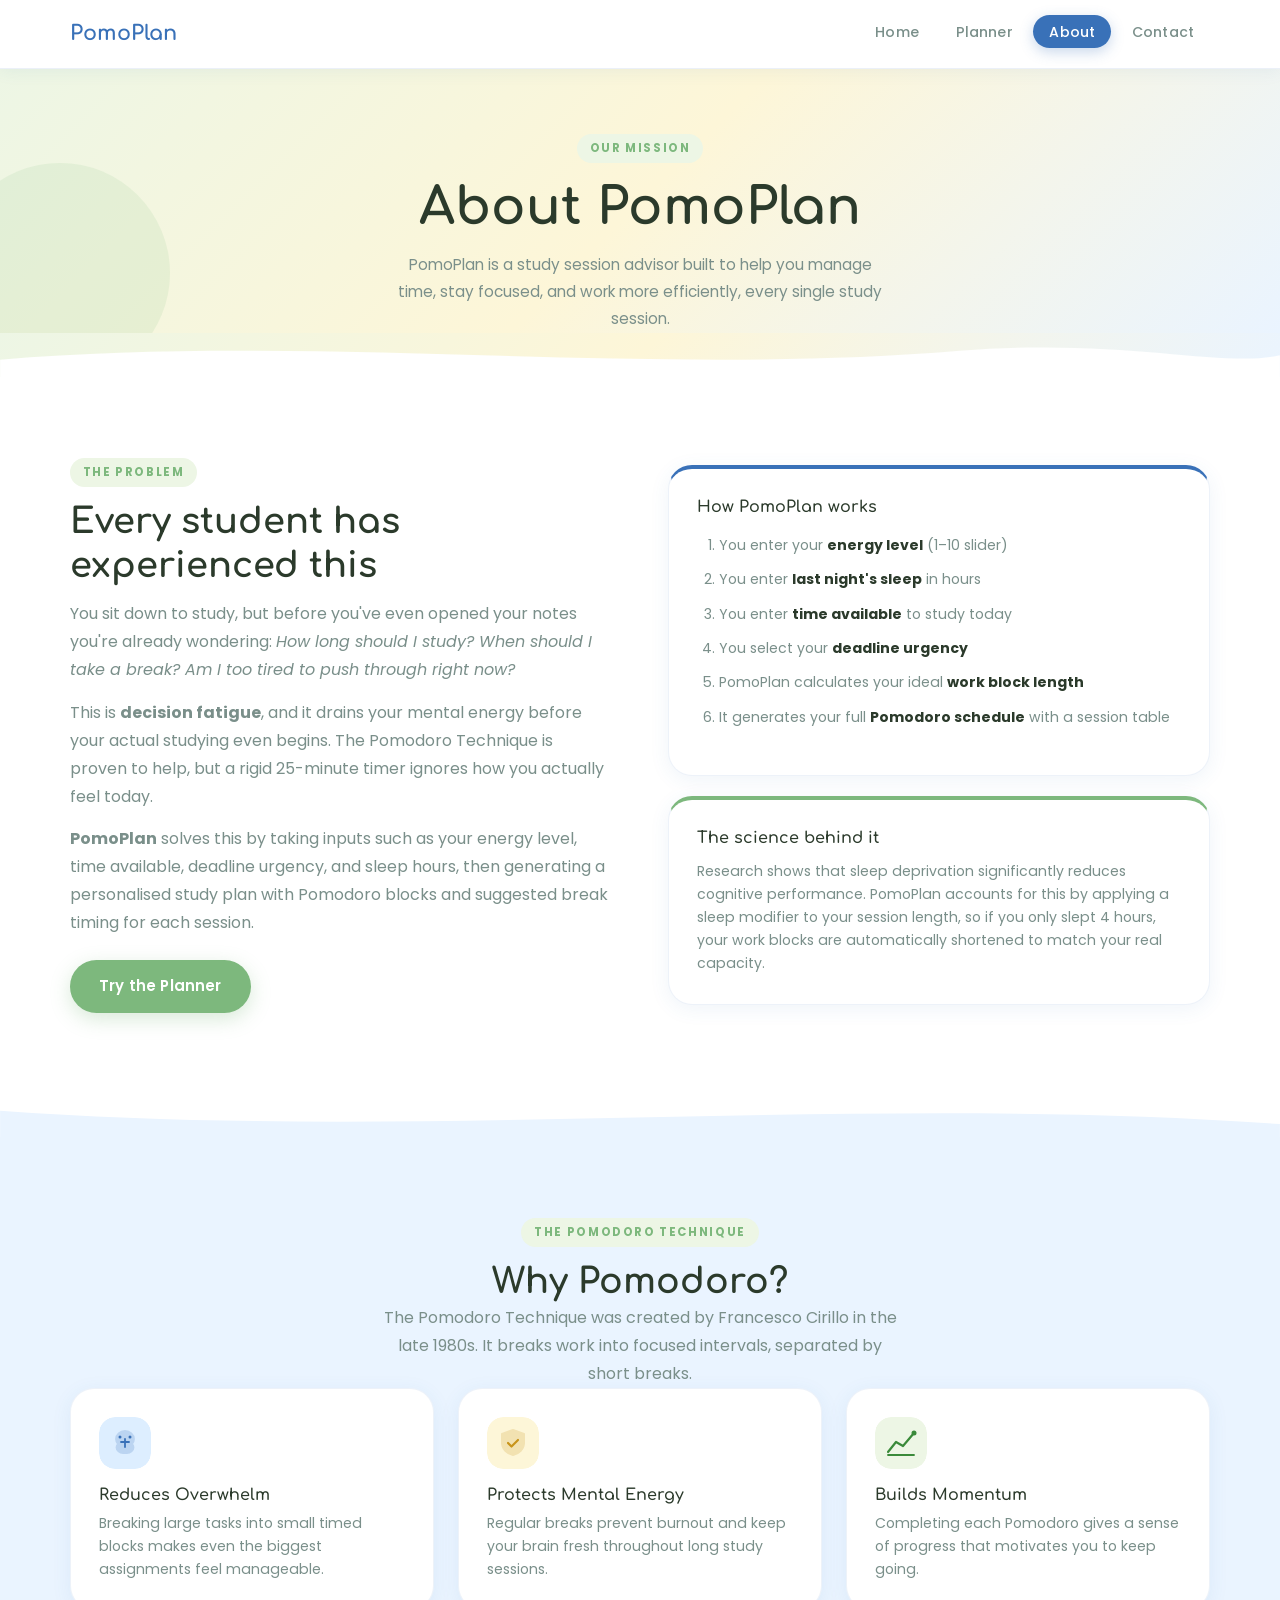
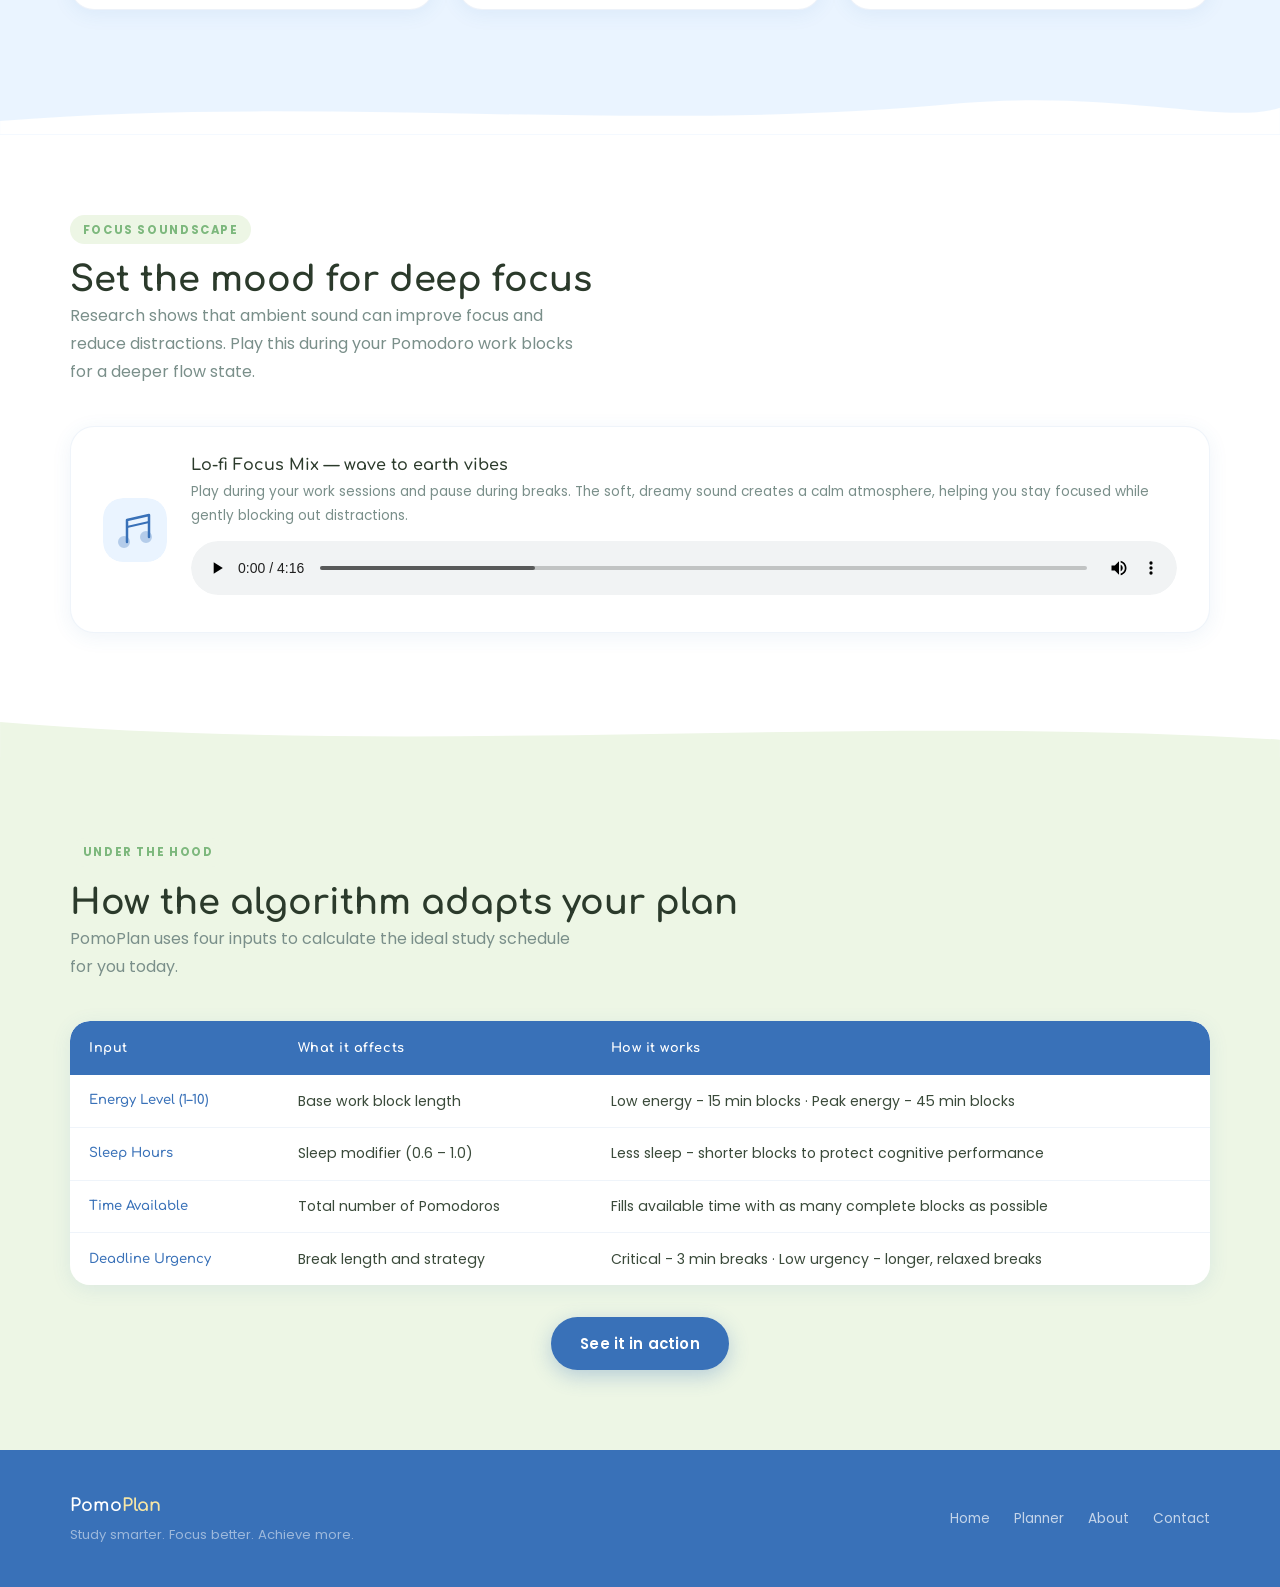
==== commit fb2797fe: "NewUpdate" ====
--- a/about.html
+++ b/about.html
@@ -36,7 +36,7 @@
       <h1>About PomoPlan</h1>
       <p>
         PomoPlan is a study session advisor built to help you manage time, stay focused,
-        and work more efficiently — every single study session.
+        and work more efficiently, every single study session.
       </p>
     </div>
     <div class="wave wave-green-header">
@@ -58,13 +58,13 @@
               tired to push through right now?</em>
             </p>
             <p>
-              This is <strong>decision fatigue</strong> — and it drains your mental energy
+              This is <strong>decision fatigue</strong>, and it drains your mental energy
               before your actual studying even begins. The Pomodoro Technique is proven to
               help, but a rigid 25-minute timer ignores how you actually feel today.
             </p>
             <p>
               <strong>PomoPlan</strong> solves this by taking inputs such as your energy
-              level, time available, deadline urgency, and sleep hours — then generating
+              level, time available, deadline urgency, and sleep hours, then generating
               a personalised study plan with Pomodoro blocks and suggested break timing
               for each session.
             </p>
@@ -87,7 +87,7 @@
               <h3>The science behind it</h3>
               <p>
                 Research shows that sleep deprivation significantly reduces cognitive performance.
-                PomoPlan accounts for this by applying a sleep modifier to your session length —
+                PomoPlan accounts for this by applying a sleep modifier to your session length,
                 so if you only slept 4 hours, your work blocks are automatically shortened to
                 match your real capacity.
               </p>
@@ -194,12 +194,12 @@
               <tr>
                 <td>Energy Level (1–10)</td>
                 <td>Base work block length</td>
-                <td>Low energy — 15 min blocks · Peak energy — 45 min blocks</td>
+                <td>Low energy - 15 min blocks · Peak energy - 45 min blocks</td>
               </tr>
               <tr>
                 <td>Sleep Hours</td>
                 <td>Sleep modifier (0.6 – 1.0)</td>
-                <td>Less sleep — shorter blocks to protect cognitive performance</td>
+                <td>Less sleep - shorter blocks to protect cognitive performance</td>
               </tr>
               <tr>
                 <td>Time Available</td>
@@ -209,7 +209,7 @@
               <tr>
                 <td>Deadline Urgency</td>
                 <td>Break length and strategy</td>
-                <td>Critical — 3 min breaks · Low urgency — longer, relaxed breaks</td>
+                <td>Critical - 3 min breaks · Low urgency - longer, relaxed breaks</td>
               </tr>
             </tbody>
           </table>
--- a/style.css
+++ b/style.css
@@ -1,8 +1,3 @@
-/* =============================================
-   PomoPlan — style.css
-   Shared stylesheet for all pages
-   ============================================= */
-
 @import url('https://fonts.googleapis.com/css2?family=Comfortaa:wght@400;500;600;700&family=Poppins:ital,wght@0,300;0,400;0,500;0,600;0,700;1,400&display=swap');
 
 /* ── Reset ── */
@@ -75,10 +70,10 @@
   color: #6fa3e0;
   text-decoration: underline;
 }
-
+/* 
 a:visited {
   color: #2d58a0;
-}
+} */
 
 a:active {
   color: #e05c5c;
@@ -317,7 +312,7 @@
 /* ── FEATURE CARDS ── */
 .card-grid {
   display: grid;
-  grid-template-columns: repeat(auto-fit, minmax(240px, 1fr));
+  grid-template-columns: repeat(3, minmax(240px, 1fr));
   gap: 1.5rem;
  
 }
